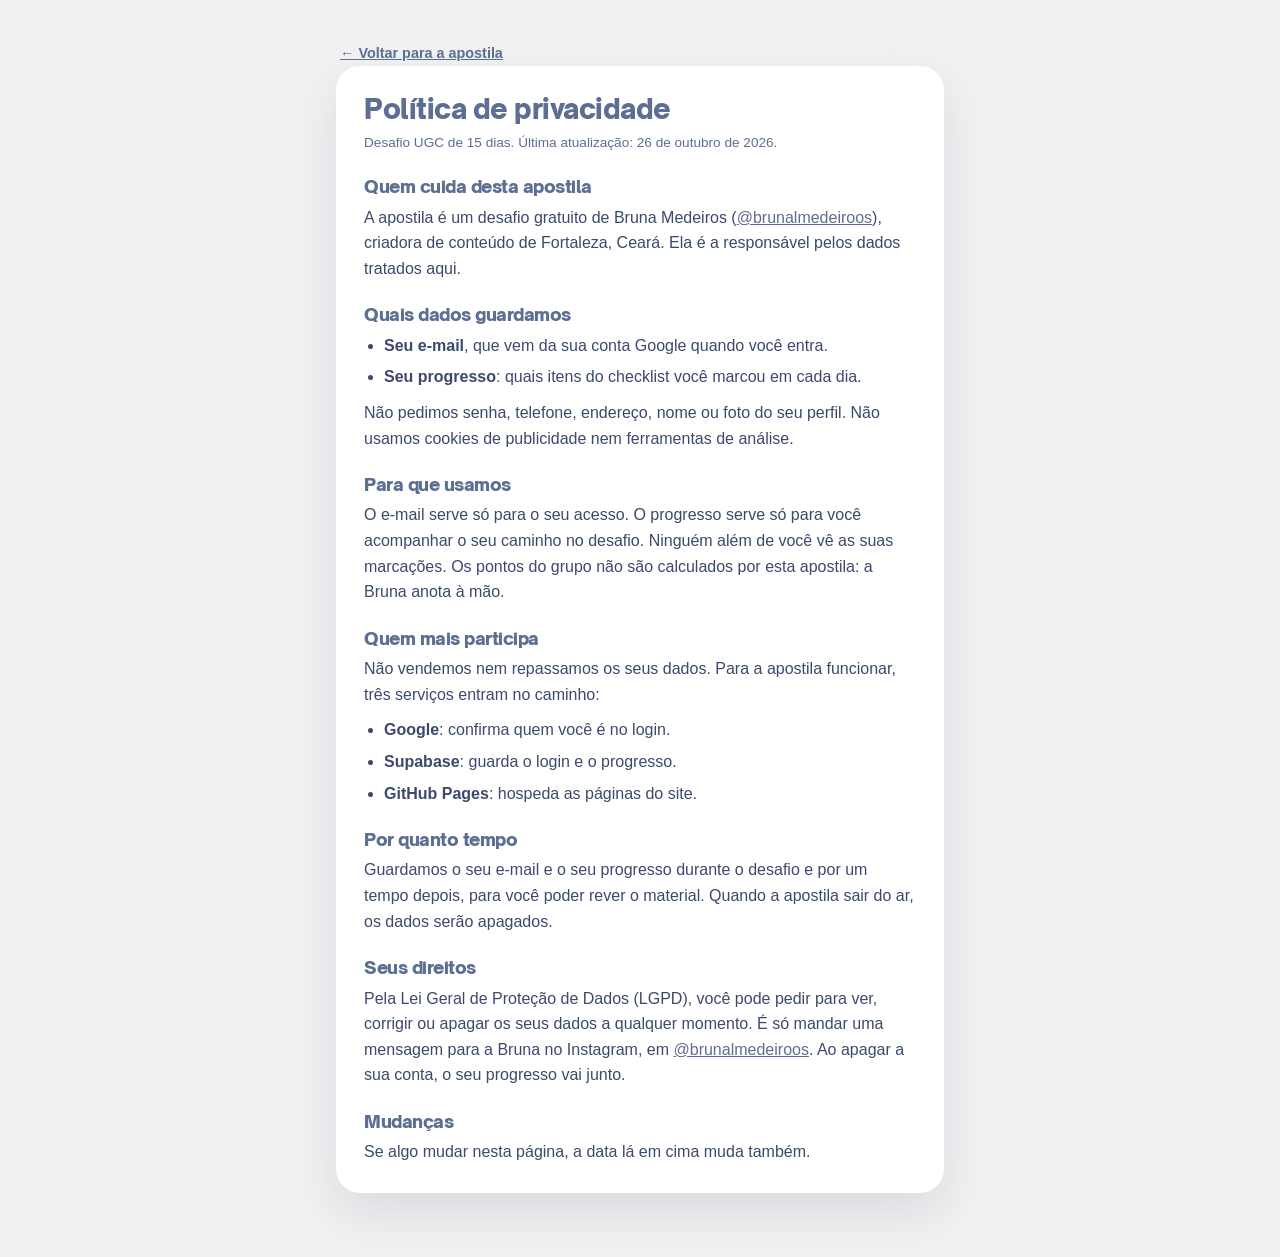
==== privacidade.html @ 289c54a0 "Política de privacidade da apostila e link na tela de login Co-Authored-By: Claude Sonnet 5.5 <norep" ====
<!DOCTYPE html>
<html lang="pt-BR">
<head>
<meta charset="UTF-8">
<meta name="viewport" content="width=device-width, initial-scale=1">
<meta http-equiv="Content-Security-Policy" content="default-src 'self'; style-src 'self' https://fonts.googleapis.com; font-src 'self' https://fonts.gstatic.com; img-src 'self' data:; base-uri 'self'; form-action 'none'">
<meta name="robots" content="noindex, nofollow">
<meta name="theme-color" content="#f1f1f1">
<title>Privacidade: Desafio UGC de 15 dias</title>
<link rel="icon" type="image/png" href="favicon.png">
<link rel="preconnect" href="https://fonts.googleapis.com">
<link rel="preconnect" href="https://fonts.gstatic.com" crossorigin>
<link href="https://fonts.googleapis.com/css2?family=Montserrat:wght@400;500;600;700&family=Pinyon+Script&display=swap" rel="stylesheet">
<link rel="stylesheet" href="css/app.css">
</head>
<body>
<main class="texto-legal">
  <a class="btn-texto voltar" href="./">← Voltar para a apostila</a>
  <article class="card">
    <h1>Política de privacidade</h1>
    <p class="atualizado">Desafio UGC de 15 dias. Última atualização: 26 de outubro de 2026.</p>

    <h2>Quem cuida desta apostila</h2>
    <p>A apostila é um desafio gratuito de Bruna Medeiros (<a href="https://www.instagram.com/brunalmedeiroos/" rel="noopener noreferrer">@brunalmedeiroos</a>), criadora de conteúdo de Fortaleza, Ceará. Ela é a responsável pelos dados tratados aqui.</p>

    <h2>Quais dados guardamos</h2>
    <ul>
      <li><strong>Seu e-mail</strong>, que vem da sua conta Google quando você entra.</li>
      <li><strong>Seu progresso</strong>: quais itens do checklist você marcou em cada dia.</li>
    </ul>
    <p>Não pedimos senha, telefone, endereço, nome ou foto do seu perfil. Não usamos cookies de publicidade nem ferramentas de análise.</p>

    <h2>Para que usamos</h2>
    <p>O e-mail serve só para o seu acesso. O progresso serve só para você acompanhar o seu caminho no desafio. Ninguém além de você vê as suas marcações. Os pontos do grupo não são calculados por esta apostila: a Bruna anota à mão.</p>

    <h2>Quem mais participa</h2>
    <p>Não vendemos nem repassamos os seus dados. Para a apostila funcionar, três serviços entram no caminho:</p>
    <ul>
      <li><strong>Google</strong>: confirma quem você é no login.</li>
      <li><strong>Supabase</strong>: guarda o login e o progresso.</li>
      <li><strong>GitHub Pages</strong>: hospeda as páginas do site.</li>
    </ul>

    <h2>Por quanto tempo</h2>
    <p>Guardamos o seu e-mail e o seu progresso durante o desafio e por um tempo depois, para você poder rever o material. Quando a apostila sair do ar, os dados serão apagados.</p>

    <h2>Seus direitos</h2>
    <p>Pela Lei Geral de Proteção de Dados (LGPD), você pode pedir para ver, corrigir ou apagar os seus dados a qualquer momento. É só mandar uma mensagem para a Bruna no Instagram, em <a href="https://www.instagram.com/brunalmedeiroos/" rel="noopener noreferrer">@brunalmedeiroos</a>. Ao apagar a sua conta, o seu progresso vai junto.</p>

    <h2>Mudanças</h2>
    <p>Se algo mudar nesta página, a data lá em cima muda também.</p>
  </article>
</main>
</body>
</html>
---- css/app.css ----
/* Identidade do portfólio brunamedeiros.com: mesmas cores, fontes e raios. */
@font-face {
  font-family: 'Open Sauce Sans';
  src: url('../fonts/open-sauce-sans-900.woff2') format('woff2');
  font-weight: 900;
  font-style: normal;
  font-display: swap;
}

:root {
  --blue-light: #9cbbd8;
  --blue-dark: #5c6e91;
  --ink: #3b4a6b;
  --butter: #f5e1b4;
  --offwhite: #f1f1f1;
  --white: #ffffff;
  --linha: rgba(92, 110, 145, 0.16);
  --shadow-soft: 0 20px 45px rgba(92, 110, 145, 0.16);
  --shadow-hard: 0 10px 24px rgba(92, 110, 145, 0.22);
  --erro: #a3392f;

  --font-display: 'Open Sauce Sans', 'Montserrat', sans-serif;
  --font-body: 'Montserrat', sans-serif;
  --font-script: 'Pinyon Script', cursive;
}

* { box-sizing: border-box; margin: 0; padding: 0; }

html { -webkit-text-size-adjust: 100%; }

body {
  font-family: var(--font-body);
  font-size: 1rem;
  line-height: 1.6;
  color: var(--ink);
  background: var(--offwhite);
  min-height: 100vh;
  -webkit-font-smoothing: antialiased;
}

main {
  width: 100%;
  max-width: 640px;
  margin: 0 auto;
  padding: 24px 16px 64px;
  outline: none;
}

h1, h2, h3 {
  font-family: var(--font-display);
  font-weight: 900;
  letter-spacing: -0.5px;
  line-height: 1.1;
  color: var(--blue-dark);
}
h1 { font-size: clamp(1.9rem, 8vw, 2.6rem); }
h2 { font-size: 1.35rem; }

a { color: var(--blue-dark); }
ul { list-style: none; }

.pular {
  position: absolute; left: -999px; top: 8px;
  background: var(--blue-dark); color: var(--offwhite);
  padding: 10px 14px; border-radius: 10px; z-index: 10;
}
.pular:focus { left: 8px; }

:focus-visible { outline: 3px solid var(--blue-dark); outline-offset: 3px; border-radius: 6px; }

.carregando { text-align: center; padding: 80px 0; color: var(--blue-dark); font-weight: 600; }

/* ---------- Card ---------- */
.card {
  background: var(--white);
  border-radius: 24px;
  box-shadow: var(--shadow-soft);
  padding: 24px 20px;
}
.card + .card { margin-top: 16px; }

/* ---------- Botões ---------- */
.btn {
  display: inline-flex; align-items: center; justify-content: center; gap: 8px;
  min-height: 48px;
  font-family: var(--font-body); font-weight: 700; font-size: 0.95rem;
  padding: 12px 24px; border-radius: 14px; border: 2px solid var(--blue-dark);
  background: transparent; color: var(--blue-dark);
  cursor: pointer; text-decoration: none; text-align: center;
  transition: transform 0.25s ease, box-shadow 0.25s ease, background 0.25s ease, color 0.25s ease;
}
.btn:hover { background: var(--blue-dark); color: var(--offwhite); transform: translateY(-2px); }
.btn-primario { background: var(--blue-dark); color: var(--offwhite); box-shadow: var(--shadow-hard); }
.btn-primario:hover { box-shadow: 0 16px 30px rgba(92, 110, 145, 0.3); }
.btn[disabled], .btn[aria-disabled='true'] {
  opacity: 0.5; cursor: not-allowed; transform: none; background: transparent; color: var(--blue-dark); box-shadow: none;
}
.btn-bloco { width: 100%; }
.btn-texto {
  background: none; border: none; min-height: 44px; padding: 8px 4px;
  font: inherit; font-weight: 600; font-size: 0.9rem; color: var(--blue-dark); cursor: pointer; text-decoration: underline;
}

/* ---------- Login ---------- */
.login { padding-top: 12vh; text-align: center; }
.marca { font-family: var(--font-script); font-size: 2rem; color: var(--blue-dark); margin-bottom: 12px; }
.login h1 { margin-bottom: 16px; }
.login .card { text-align: left; margin-top: 28px; }
.login .card p { margin-bottom: 20px; }
.privacidade { font-size: 0.82rem; line-height: 1.5; color: var(--blue-dark); margin: 16px 0 0 !important; }

/* ---------- Topo / progresso ---------- */
.topo { display: flex; align-items: center; justify-content: space-between; gap: 12px; margin-bottom: 20px; }
.topo .marca { font-size: 1.6rem; margin: 0; }

.resumo { display: flex; align-items: center; gap: 20px; }
.anel { flex: none; width: 96px; height: 96px; }
.anel circle { fill: none; stroke-width: 9; }
.anel .trilho { stroke: var(--offwhite); }
.anel .barra { stroke: var(--blue-dark); stroke-linecap: round; transition: stroke-dashoffset 0.6s ease; transform: rotate(-90deg); transform-origin: 50% 50%; }
.anel text { font-family: var(--font-display); font-weight: 900; font-size: 22px; fill: var(--blue-dark); text-anchor: middle; dominant-baseline: central; }
.resumo h1 { font-size: 1.5rem; margin-bottom: 4px; }
.resumo p { font-size: 0.9rem; }

/* ---------- Lista de dias ---------- */
.lista-dias { margin-top: 16px; padding: 8px 8px; }
.dia-item {
  display: flex; align-items: center; gap: 14px; width: 100%;
  min-height: 60px; padding: 10px 12px;
  background: none; border: none; border-radius: 14px; text-align: left;
  font: inherit; color: inherit; cursor: pointer; text-decoration: none;
}
.dia-item:hover:not([aria-disabled='true']) { background: var(--offwhite); }
.dia-item + .dia-item { border-top: 1px solid var(--linha); border-radius: 0 0 14px 14px; }
.dia-item[aria-disabled='true'] { cursor: default; color: var(--blue-dark); }
.dia-icone { flex: none; width: 28px; display: flex; justify-content: center; color: var(--blue-dark); font-family: var(--font-display); font-weight: 900; }
.dia-icone svg { width: 22px; height: 22px; }
.dia-texto { flex: 1; min-width: 0; }
.dia-num { display: block; font-size: 0.72rem; font-weight: 700; letter-spacing: 0.06em; text-transform: uppercase; color: var(--blue-dark); }
.dia-titulo { display: block; font-weight: 600; line-height: 1.3; }
.dia-lado { flex: none; font-size: 0.78rem; font-weight: 600; color: var(--blue-dark); text-align: right; }
.dia-item.concluido .dia-titulo { color: var(--blue-dark); }

/* ---------- Página do dia ---------- */
.voltar { margin-bottom: 8px; }
.cabeca-dia { margin: 4px 0 20px; }
.cabeca-dia .dia-num { margin-bottom: 6px; }

.secao h2 { margin-bottom: 12px; }
.secao .rotulo { display: block; font-size: 0.72rem; font-weight: 700; letter-spacing: 0.06em; text-transform: uppercase; color: var(--blue-dark); margin-bottom: 6px; }
.secao p + p { margin-top: 12px; }
.secao .btn { margin-top: 16px; }

.links-estudo li { padding: 12px 0; border-top: 1px solid var(--linha); }
.links-estudo li:first-child { border-top: none; padding-top: 0; }
.links-estudo a, .links-estudo .sem-link { font-weight: 600; }
.links-estudo .sem-link { color: var(--blue-dark); }
.tempo { font-size: 0.88rem; color: var(--blue-dark); margin-bottom: 14px; font-weight: 600; }

.pontos { margin-top: 16px; padding-top: 16px; border-top: 1px solid var(--linha); font-size: 0.92rem; }
.pontos strong { color: var(--blue-dark); }
.prazo { margin-top: 10px; font-weight: 600; color: var(--blue-dark); }

.checklist li { border-top: 1px solid var(--linha); }
.checklist li:first-child { border-top: none; }
.check { display: flex; align-items: flex-start; gap: 14px; min-height: 52px; padding: 12px 0; cursor: pointer; }
.check input { flex: none; width: 24px; height: 24px; margin-top: 1px; accent-color: var(--blue-dark); cursor: pointer; }
.check span { flex: 1; }
.opcional { font-size: 0.78rem; font-weight: 600; color: var(--blue-dark); background: var(--offwhite); padding: 2px 8px; border-radius: 8px; margin-left: 6px; white-space: nowrap; }
.nota { font-size: 0.82rem; color: var(--blue-dark); margin-top: 12px; }

.navegacao { display: grid; grid-template-columns: 1fr 1fr; gap: 12px; margin-top: 24px; }
.navegacao .btn { width: 100%; padding-left: 12px; padding-right: 12px; }
.navegacao .prox { grid-column: 2; }
.navegacao .ant { grid-column: 1; }

.fechado { text-align: center; padding: 32px 20px; }
.fechado h1 { font-size: 1.6rem; margin-bottom: 12px; }
.fechado .btn { margin-top: 20px; }

.aviso {
  position: fixed; left: 16px; right: 16px; bottom: 16px; max-width: 480px; margin: 0 auto;
  background: var(--ink); color: var(--offwhite); padding: 14px 16px; border-radius: 14px;
  font-weight: 600; font-size: 0.92rem; box-shadow: var(--shadow-hard); z-index: 20;
}
.aviso.erro { background: var(--erro); }

@media (min-width: 640px) {
  main { padding-top: 40px; }
  .card { padding: 28px 28px; }
  .anel { width: 112px; height: 112px; }
}
@media (prefers-reduced-motion: reduce) {
  * { transition: none !important; }
}

/* ---------- Página de privacidade ---------- */
.texto-legal h1 { font-size: 1.7rem; margin-bottom: 8px; }
.texto-legal h2 { font-size: 1.1rem; margin: 24px 0 8px; }
.texto-legal p + p, .texto-legal ul + p, .texto-legal p + ul { margin-top: 10px; }
.texto-legal ul { padding-left: 20px; list-style: disc; }
.texto-legal li + li { margin-top: 6px; }
.texto-legal .atualizado { font-size: 0.85rem; color: var(--blue-dark); }
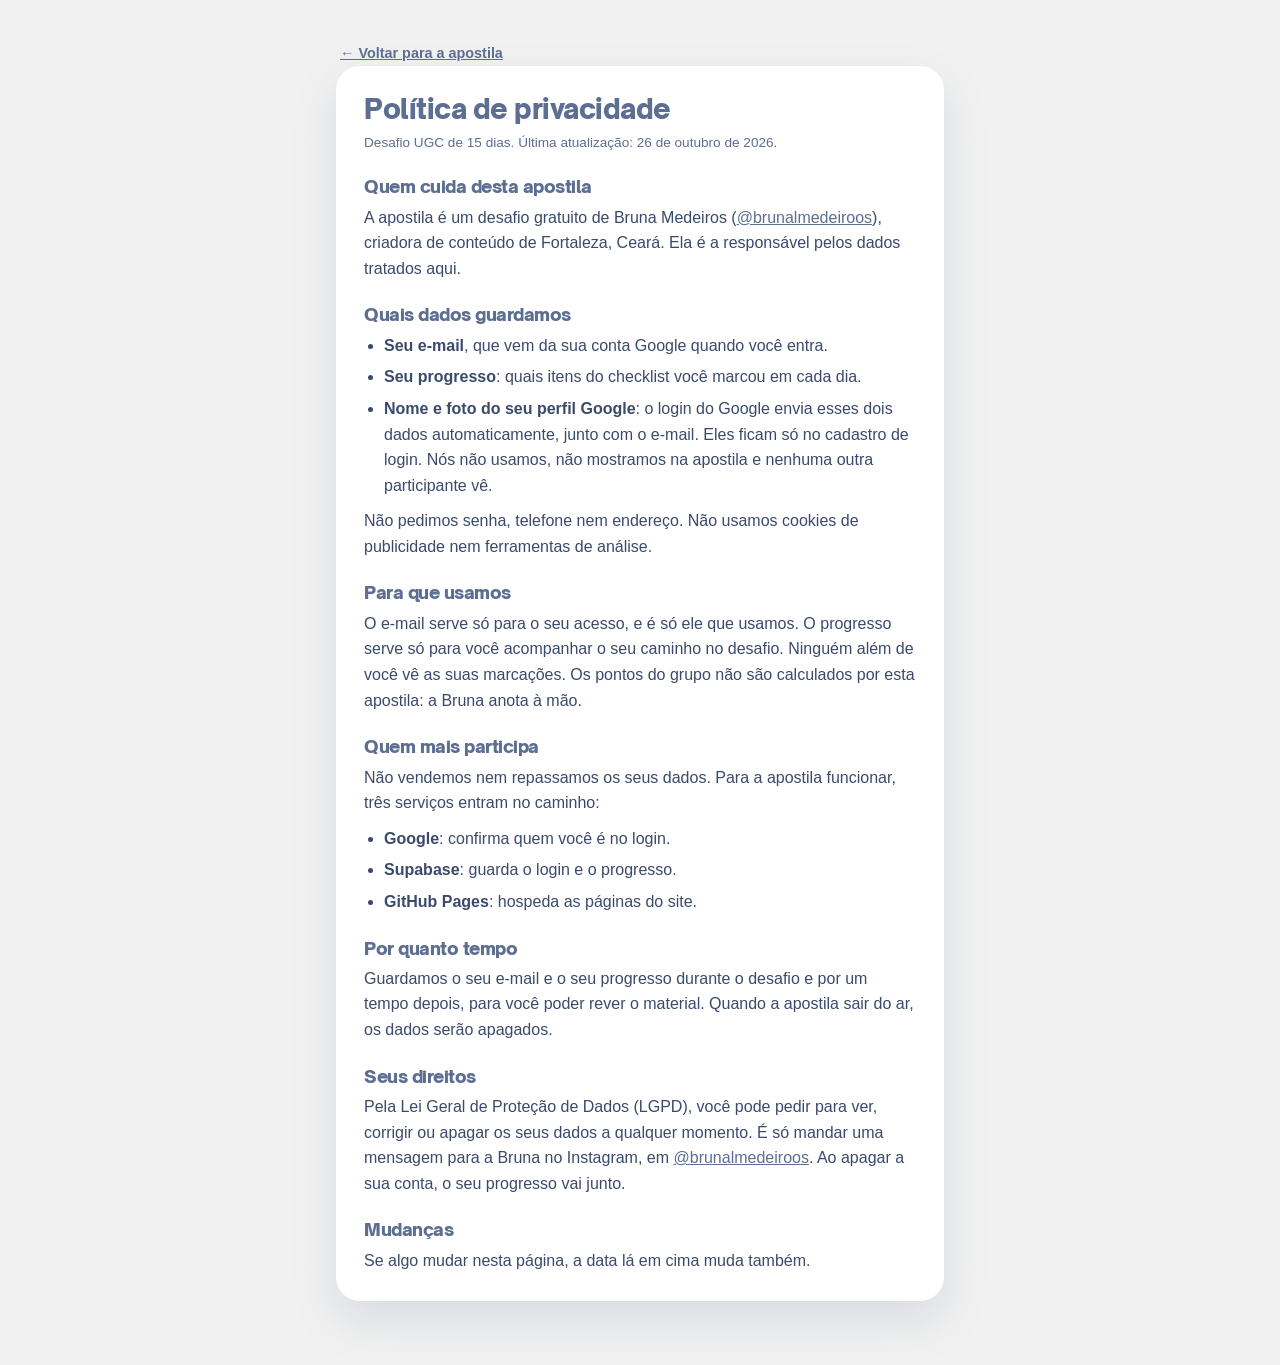
==== commit 2fbc14ee: "Privacidade: avisa que o Google envia nome e foto (não usados) Co-Authored-By: Claude Sonnet 5.5 <no" ====
--- a/privacidade.html
+++ b/privacidade.html
@@ -27,11 +27,12 @@
     <ul>
       <li><strong>Seu e-mail</strong>, que vem da sua conta Google quando você entra.</li>
       <li><strong>Seu progresso</strong>: quais itens do checklist você marcou em cada dia.</li>
+      <li><strong>Nome e foto do seu perfil Google</strong>: o login do Google envia esses dois dados automaticamente, junto com o e-mail. Eles ficam só no cadastro de login. Nós não usamos, não mostramos na apostila e nenhuma outra participante vê.</li>
     </ul>
-    <p>Não pedimos senha, telefone, endereço, nome ou foto do seu perfil. Não usamos cookies de publicidade nem ferramentas de análise.</p>
+    <p>Não pedimos senha, telefone nem endereço. Não usamos cookies de publicidade nem ferramentas de análise.</p>
 
     <h2>Para que usamos</h2>
-    <p>O e-mail serve só para o seu acesso. O progresso serve só para você acompanhar o seu caminho no desafio. Ninguém além de você vê as suas marcações. Os pontos do grupo não são calculados por esta apostila: a Bruna anota à mão.</p>
+    <p>O e-mail serve só para o seu acesso, e é só ele que usamos. O progresso serve só para você acompanhar o seu caminho no desafio. Ninguém além de você vê as suas marcações. Os pontos do grupo não são calculados por esta apostila: a Bruna anota à mão.</p>
 
     <h2>Quem mais participa</h2>
     <p>Não vendemos nem repassamos os seus dados. Para a apostila funcionar, três serviços entram no caminho:</p>
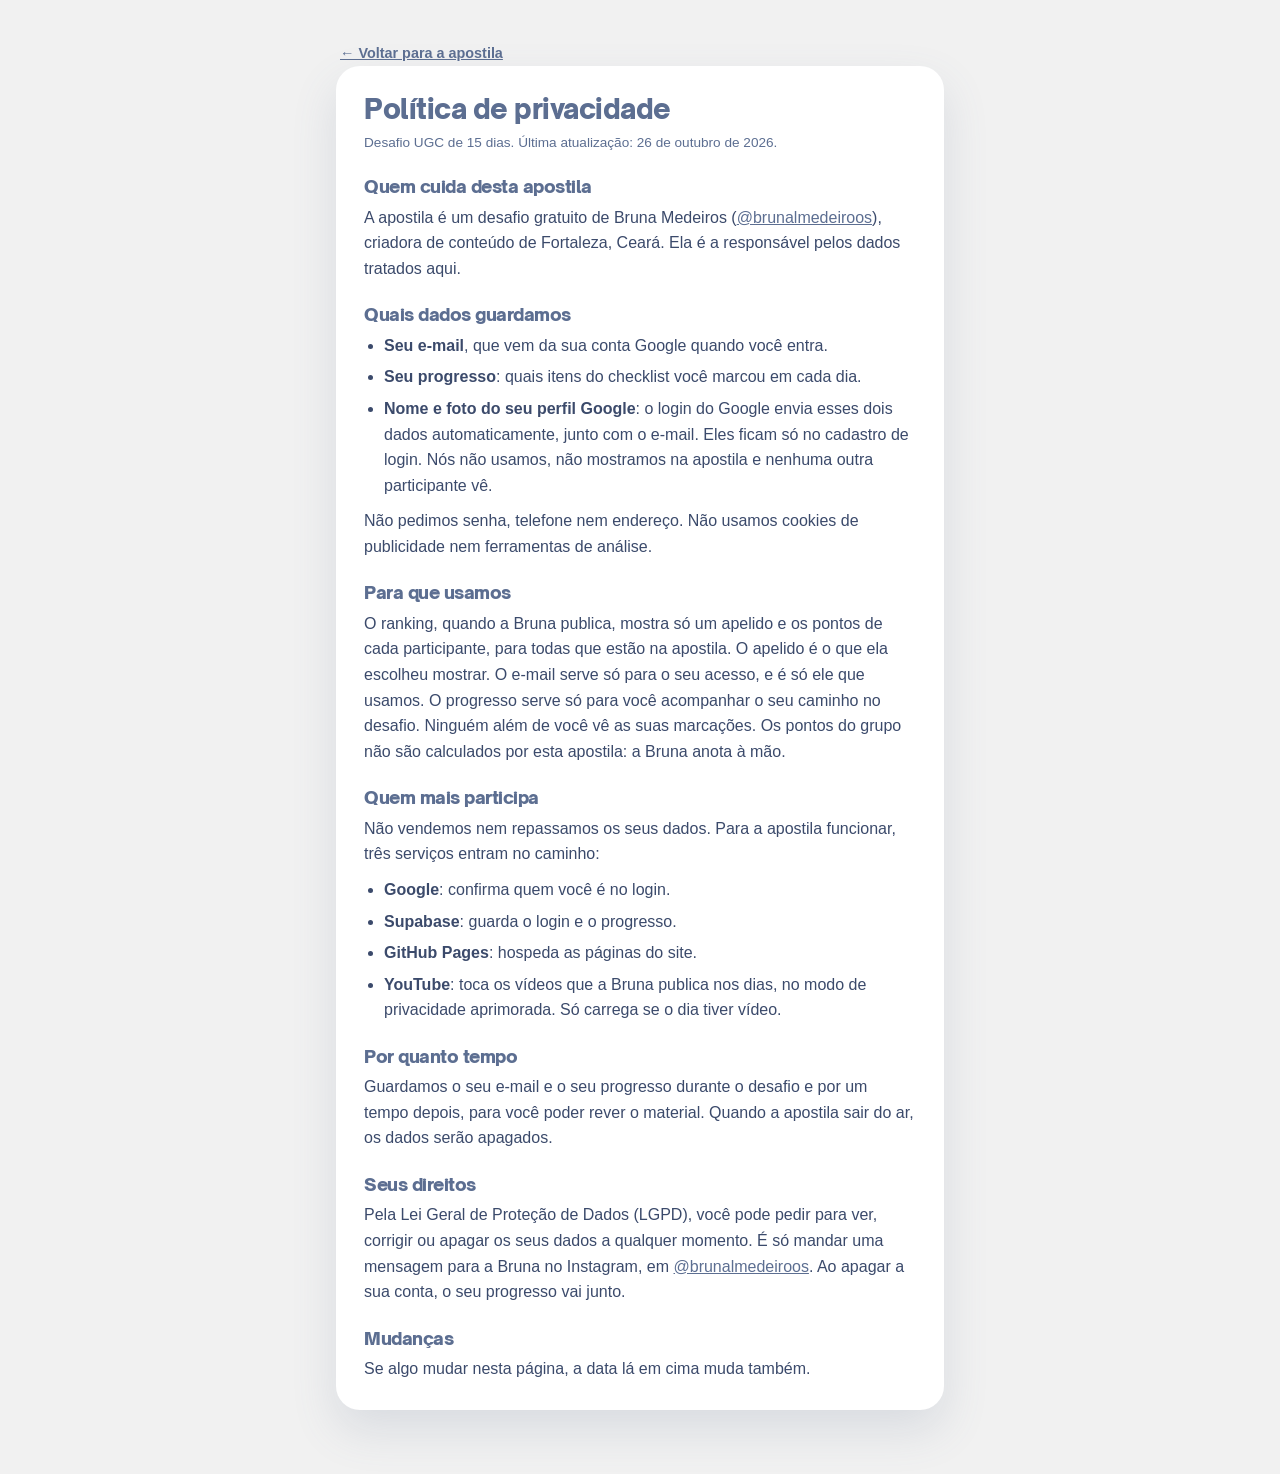
==== commit 84c82f8e: "Vídeo do dia (YouTube não listado) e ranking publicado pela Bruna Co-Authored-By: Claude Sonnet 5.5 " ====
--- a/privacidade.html
+++ b/privacidade.html
@@ -32,7 +32,7 @@
     <p>Não pedimos senha, telefone nem endereço. Não usamos cookies de publicidade nem ferramentas de análise.</p>
 
     <h2>Para que usamos</h2>
-    <p>O e-mail serve só para o seu acesso, e é só ele que usamos. O progresso serve só para você acompanhar o seu caminho no desafio. Ninguém além de você vê as suas marcações. Os pontos do grupo não são calculados por esta apostila: a Bruna anota à mão.</p>
+    <p>O ranking, quando a Bruna publica, mostra só um apelido e os pontos de cada participante, para todas que estão na apostila. O apelido é o que ela escolheu mostrar. O e-mail serve só para o seu acesso, e é só ele que usamos. O progresso serve só para você acompanhar o seu caminho no desafio. Ninguém além de você vê as suas marcações. Os pontos do grupo não são calculados por esta apostila: a Bruna anota à mão.</p>
 
     <h2>Quem mais participa</h2>
     <p>Não vendemos nem repassamos os seus dados. Para a apostila funcionar, três serviços entram no caminho:</p>
@@ -40,6 +40,7 @@
       <li><strong>Google</strong>: confirma quem você é no login.</li>
       <li><strong>Supabase</strong>: guarda o login e o progresso.</li>
       <li><strong>GitHub Pages</strong>: hospeda as páginas do site.</li>
+      <li><strong>YouTube</strong>: toca os vídeos que a Bruna publica nos dias, no modo de privacidade aprimorada. Só carrega se o dia tiver vídeo.</li>
     </ul>
 
     <h2>Por quanto tempo</h2>
--- a/css/app.css
+++ b/css/app.css
@@ -157,9 +157,6 @@
 .links-estudo .sem-link { color: var(--blue-dark); }
 .tempo { font-size: 0.88rem; color: var(--blue-dark); margin-bottom: 14px; font-weight: 600; }
 
-.pontos { margin-top: 16px; padding-top: 16px; border-top: 1px solid var(--linha); font-size: 0.92rem; }
-.pontos strong { color: var(--blue-dark); }
-.prazo { margin-top: 10px; font-weight: 600; color: var(--blue-dark); }
 
 .checklist li { border-top: 1px solid var(--linha); }
 .checklist li:first-child { border-top: none; }
@@ -201,3 +198,74 @@
 .texto-legal ul { padding-left: 20px; list-style: disc; }
 .texto-legal li + li { margin-top: 6px; }
 .texto-legal .atualizado { font-size: 0.85rem; color: var(--blue-dark); }
+
+.erro-login { background: var(--offwhite); border-left: 4px solid var(--erro); border-radius: 10px; padding: 12px 14px; font-size: 0.9rem; color: var(--erro); font-weight: 600; word-break: break-word; }
+
+/* ---------- Documento do dia ---------- */
+.documento { margin-bottom: 8px; }
+.documento h3 { font-size: 1.15rem; margin: 22px 0 8px; }
+.documento h4 { font-size: 1rem; margin: 18px 0 6px; }
+.documento > :first-child { margin-top: 0; }
+.documento p { margin-top: 10px; }
+.documento ul, .documento ol { margin: 10px 0 0; padding-left: 22px; }
+.documento ul { list-style: disc; }
+.documento li + li { margin-top: 6px; }
+.documento blockquote { margin: 14px 0; padding: 4px 0 4px 14px; border-left: 4px solid var(--blue-light); font-weight: 600; color: var(--blue-dark); }
+.documento hr { border: none; border-top: 1px solid var(--linha); margin: 18px 0; }
+.documento a { word-break: break-word; }
+.documento.previa { margin-top: 10px; padding: 14px; border: 1px dashed var(--blue-light); border-radius: 14px; min-height: 48px; }
+
+/* ---------- Admin ---------- */
+.titulo-admin { margin: 4px 0 16px; }
+.campo { display: block; margin-top: 14px; }
+.campo > span { display: block; font-size: 0.78rem; font-weight: 700; letter-spacing: 0.04em; text-transform: uppercase; color: var(--blue-dark); margin-bottom: 6px; }
+.campo small { display: block; margin-top: 6px; font-size: 0.8rem; color: var(--blue-dark); }
+input[type='text'], input[type='url'], input[type='number'], input[type='date'], textarea {
+  width: 100%; font: inherit; color: var(--ink); background: var(--white);
+  border: 2px solid var(--linha); border-radius: 12px; padding: 12px 14px; min-height: 48px;
+}
+textarea { resize: vertical; line-height: 1.5; }
+input:focus, textarea:focus { outline: none; border-color: var(--blue-dark); }
+.linhas { display: grid; gap: 10px; margin-top: 8px; }
+.linha { display: grid; gap: 8px; padding: 12px; background: var(--offwhite); border-radius: 14px; }
+.linha-check { grid-template-columns: 1fr; }
+.mini { font-size: 0.85rem; font-weight: 600; display: flex; align-items: center; gap: 8px; min-height: 36px; }
+.mini input { width: 20px; height: 20px; accent-color: var(--blue-dark); }
+.ajuda { margin-top: 12px; font-size: 0.88rem; }
+.ajuda summary { cursor: pointer; font-weight: 700; color: var(--blue-dark); min-height: 32px; }
+.secao .btn-texto { margin-top: 8px; }
+#principal .btn-primario[type='button'] { margin-top: 16px; }
+.documento + .links-estudo { margin-top: 18px; padding-top: 16px; border-top: 1px solid var(--linha); }
+.documento + .links-estudo li:first-child { border-top: none; padding-top: 0; }
+
+.acoes { display: grid; gap: 12px; margin-top: 20px; }
+.acoes .btn { width: 100%; margin-top: 0 !important; }
+.previa-dia { margin-top: 24px; padding: 16px 12px 20px; border: 2px dashed var(--blue-light); border-radius: 28px; }
+.previa-dia[hidden] { display: none; }
+.aviso-previa { margin: 0 0 12px; font-weight: 600; }
+
+/* ---------- Vídeo do dia ---------- */
+.video { margin-bottom: 16px; }
+.prefere { font-size: 0.88rem; font-weight: 600; color: var(--blue-dark); margin-bottom: 8px; }
+.video-moldura { position: relative; width: 100%; aspect-ratio: 16 / 9; border-radius: 14px; overflow: hidden; background: var(--offwhite); }
+.video-moldura iframe { position: absolute; inset: 0; width: 100%; height: 100%; border: 0; }
+
+/* ---------- Ranking ---------- */
+.ranking-link { display: flex; align-items: center; justify-content: space-between; gap: 12px; text-decoration: none; color: inherit; min-height: 60px; margin-top: 16px; }
+.ranking-link + .lista-dias, .ranking-link + .card { margin-top: 16px; }
+.rank-lista { list-style: none; }
+.rank-item { display: flex; align-items: center; gap: 14px; min-height: 52px; padding: 10px 0; border-top: 1px solid var(--linha); }
+.rank-item:first-child { border-top: none; }
+.rank-pos { flex: none; min-width: 2.2em; font-family: var(--font-display); font-weight: 900; color: var(--blue-dark); }
+.rank-nome { flex: 1; min-width: 0; font-weight: 600; word-break: break-word; }
+.rank-pontos { flex: none; font-weight: 700; color: var(--blue-dark); }
+.rank-quando { margin: 0 0 8px; }
+/* celular: apelido na largura toda; pontos e "Remover" embaixo */
+.linha-rank { grid-template-columns: 3em 1fr auto; grid-template-areas: "pos nome nome" "pos pts rem"; align-items: center; column-gap: 10px; }
+.linha-rank > :nth-child(1) { grid-area: pos; }
+.linha-rank > :nth-child(2) { grid-area: nome; }
+.linha-rank > :nth-child(3) { grid-area: pts; }
+.linha-rank > :nth-child(4) { grid-area: rem; justify-self: end; }
+@media (min-width: 560px) {
+  .linha-rank { grid-template-columns: 3em 1fr 7em auto; grid-template-areas: "pos nome pts rem"; }
+}
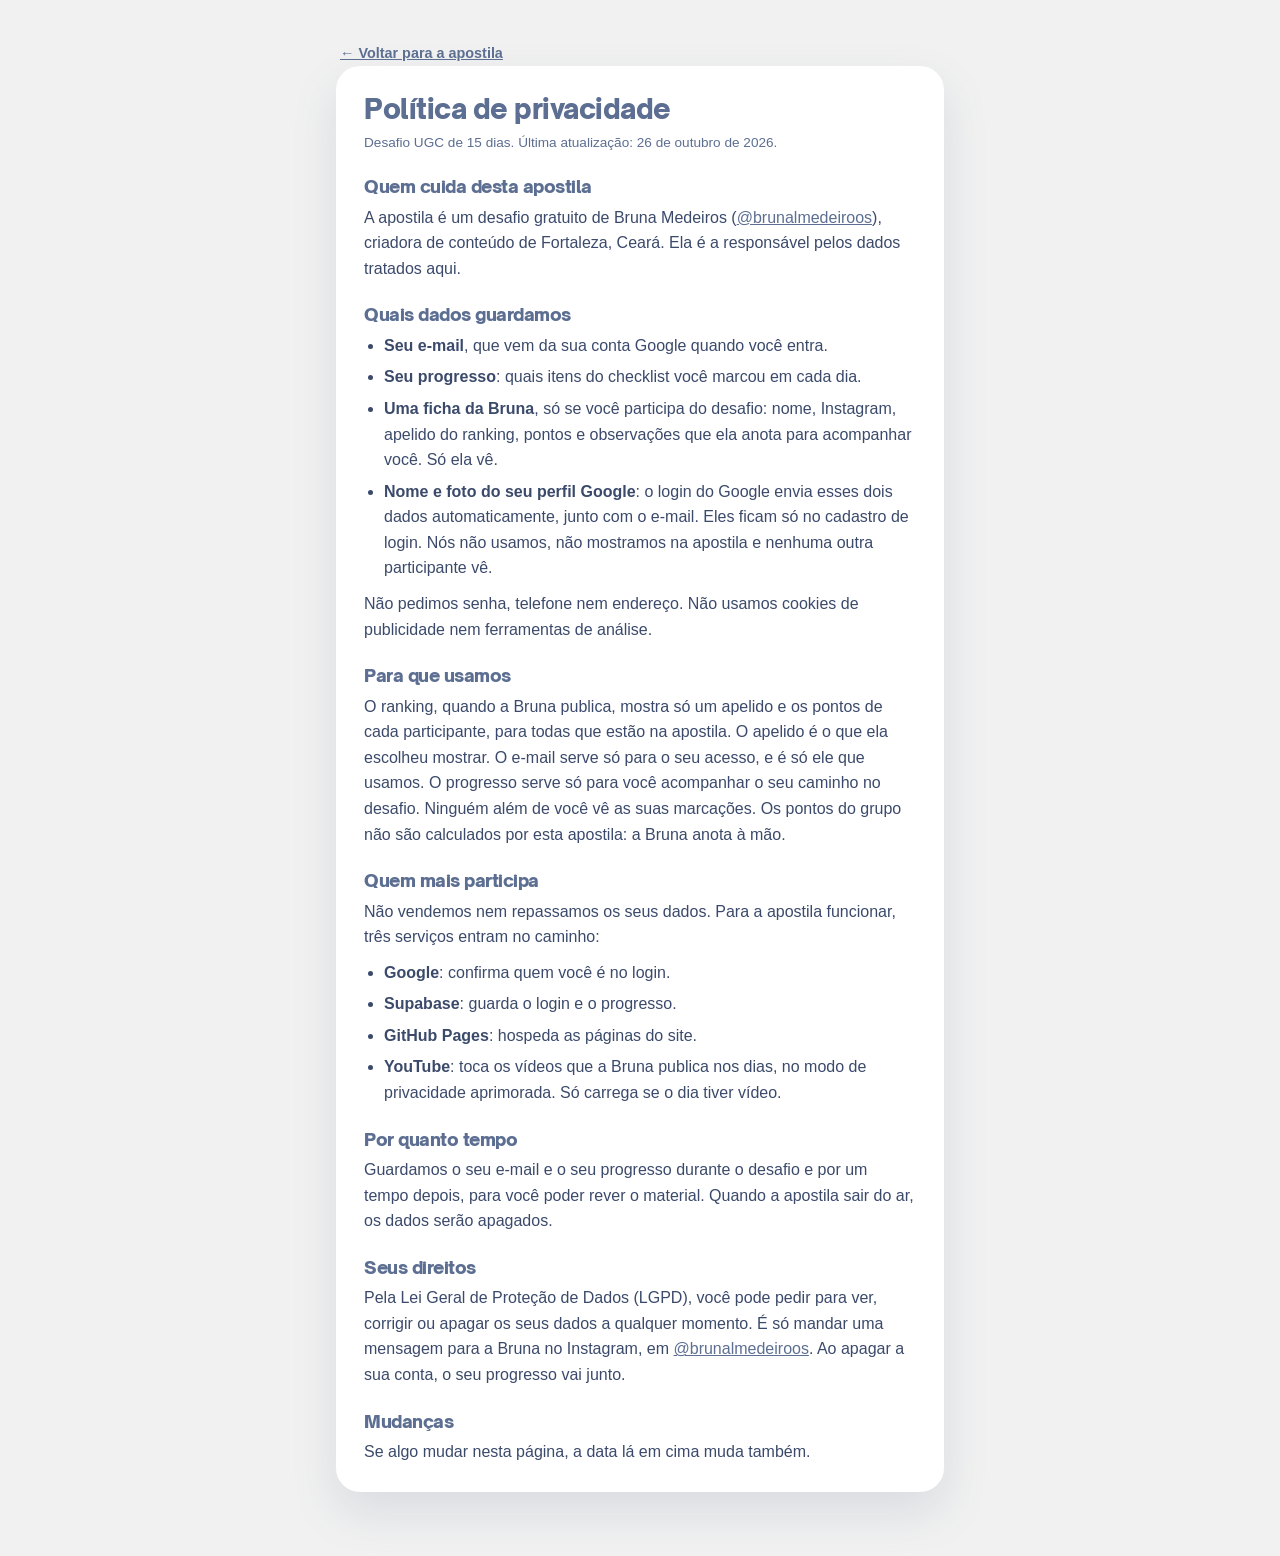
==== commit 17579b4e: "Admin: página de participantes (fichas e progresso) Co-Authored-By: Claude Sonnet 5.5 <noreply@anthr" ====
--- a/privacidade.html
+++ b/privacidade.html
@@ -27,6 +27,7 @@
     <ul>
       <li><strong>Seu e-mail</strong>, que vem da sua conta Google quando você entra.</li>
       <li><strong>Seu progresso</strong>: quais itens do checklist você marcou em cada dia.</li>
+      <li><strong>Uma ficha da Bruna</strong>, só se você participa do desafio: nome, Instagram, apelido do ranking, pontos e observações que ela anota para acompanhar você. Só ela vê.</li>
       <li><strong>Nome e foto do seu perfil Google</strong>: o login do Google envia esses dois dados automaticamente, junto com o e-mail. Eles ficam só no cadastro de login. Nós não usamos, não mostramos na apostila e nenhuma outra participante vê.</li>
     </ul>
     <p>Não pedimos senha, telefone nem endereço. Não usamos cookies de publicidade nem ferramentas de análise.</p>
--- a/css/app.css
+++ b/css/app.css
@@ -269,3 +269,14 @@
 @media (min-width: 560px) {
   .linha-rank { grid-template-columns: 3em 1fr 7em auto; grid-template-areas: "pos nome pts rem"; }
 }
+
+/* ---------- Participantes (admin) ---------- */
+.lista-fichas { padding: 8px 12px; margin-top: 16px; }
+.ficha + .ficha { border-top: 1px solid var(--linha); }
+.ficha > summary { display: flex; align-items: center; gap: 14px; min-height: 60px; padding: 10px 4px; cursor: pointer; list-style: none; }
+.ficha > summary::-webkit-details-marker { display: none; }
+.ficha[open] > summary { border-bottom: 1px solid var(--linha); margin-bottom: 8px; }
+.ficha-form { padding: 4px 4px 16px; }
+.ficha-form .acoes { margin-top: 16px; }
+select { width: 100%; font: inherit; color: var(--ink); background: var(--white); border: 2px solid var(--linha); border-radius: 12px; padding: 12px 14px; min-height: 48px; }
+select:focus { outline: none; border-color: var(--blue-dark); }
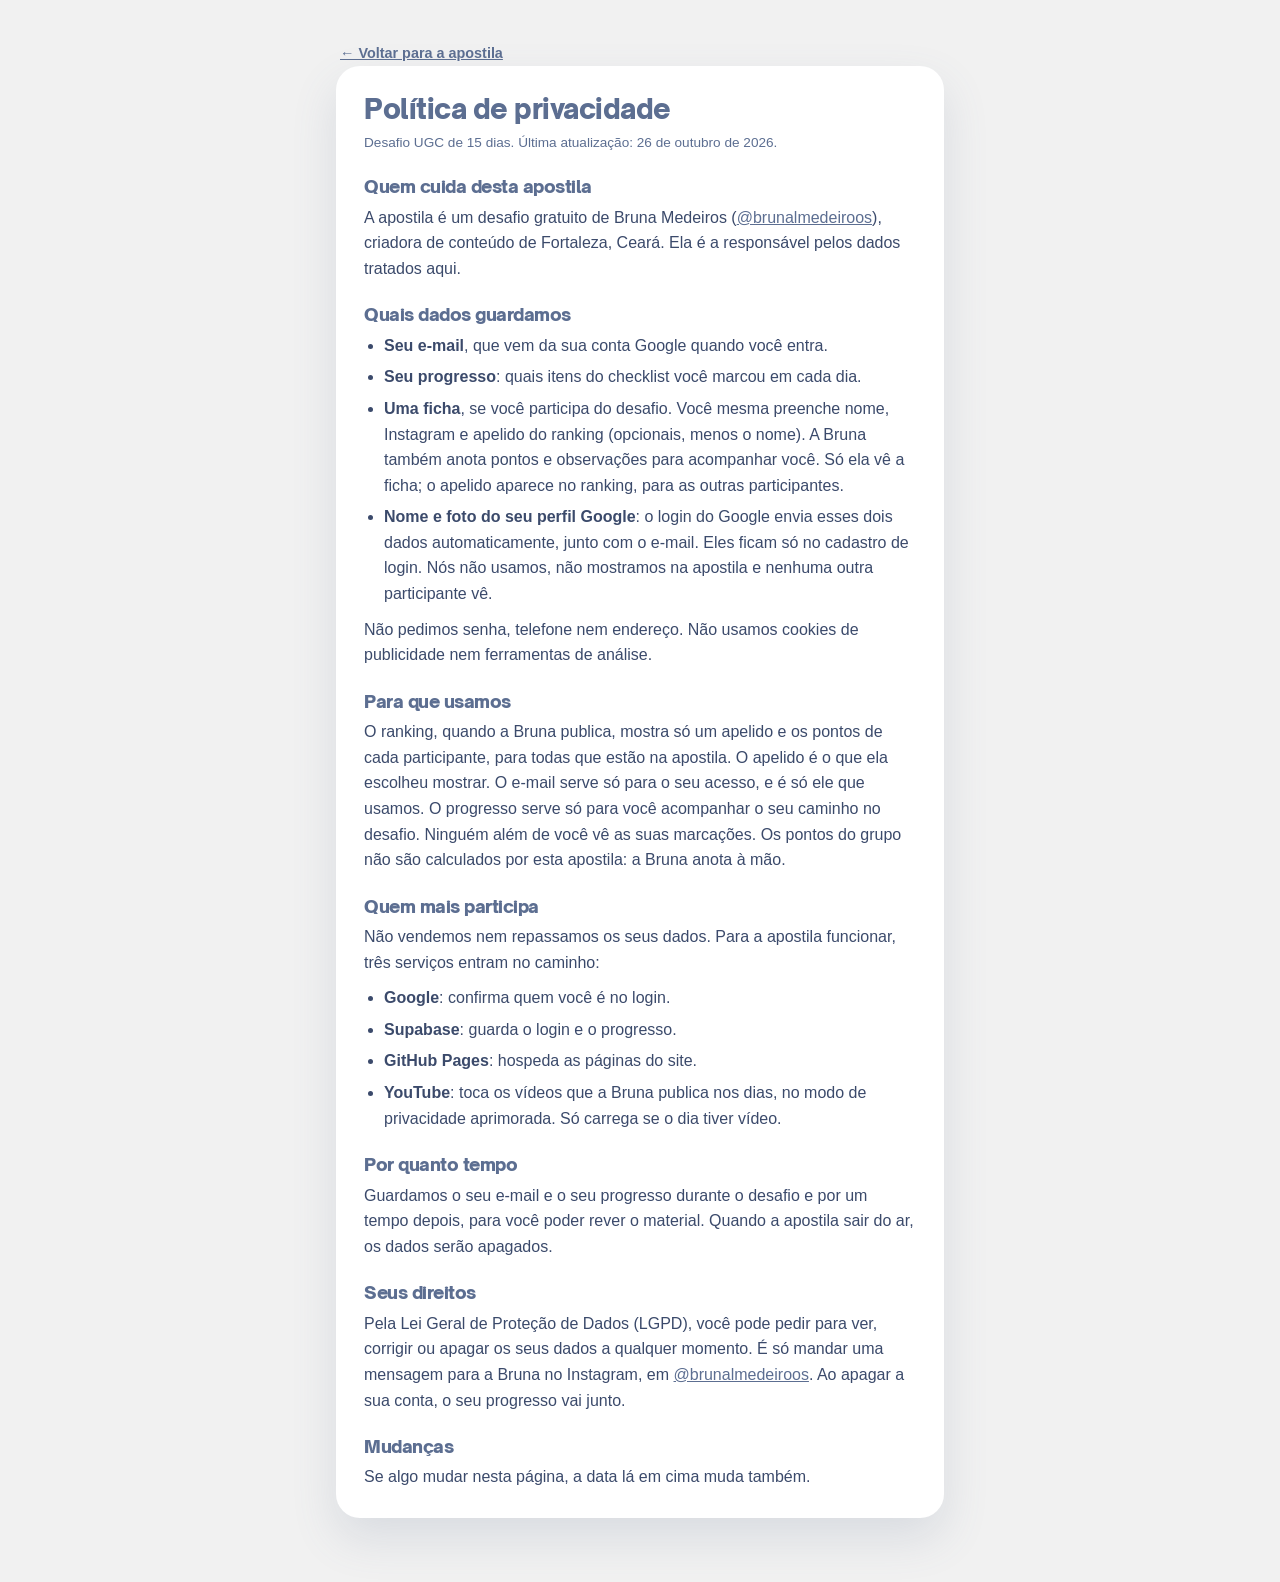
==== commit 6efdb97d: "Meu cadastro (cartão suave e página), ligar ficha a login e correção do texto 'null' solto na lista " ====
--- a/privacidade.html
+++ b/privacidade.html
@@ -27,7 +27,7 @@
     <ul>
       <li><strong>Seu e-mail</strong>, que vem da sua conta Google quando você entra.</li>
       <li><strong>Seu progresso</strong>: quais itens do checklist você marcou em cada dia.</li>
-      <li><strong>Uma ficha da Bruna</strong>, só se você participa do desafio: nome, Instagram, apelido do ranking, pontos e observações que ela anota para acompanhar você. Só ela vê.</li>
+      <li><strong>Uma ficha</strong>, se você participa do desafio. Você mesma preenche nome, Instagram e apelido do ranking (opcionais, menos o nome). A Bruna também anota pontos e observações para acompanhar você. Só ela vê a ficha; o apelido aparece no ranking, para as outras participantes.</li>
       <li><strong>Nome e foto do seu perfil Google</strong>: o login do Google envia esses dois dados automaticamente, junto com o e-mail. Eles ficam só no cadastro de login. Nós não usamos, não mostramos na apostila e nenhuma outra participante vê.</li>
     </ul>
     <p>Não pedimos senha, telefone nem endereço. Não usamos cookies de publicidade nem ferramentas de análise.</p>
--- a/css/app.css
+++ b/css/app.css
@@ -280,3 +280,12 @@
 .ficha-form .acoes { margin-top: 16px; }
 select { width: 100%; font: inherit; color: var(--ink); background: var(--white); border: 2px solid var(--linha); border-radius: 12px; padding: 12px 14px; min-height: 48px; }
 select:focus { outline: none; border-color: var(--blue-dark); }
+
+/* ---------- Meu cadastro ---------- */
+.cartao-cadastro { margin-bottom: 16px; }
+.cartao-cadastro h2 { margin-bottom: 4px; }
+.cartao-cadastro > p { margin-bottom: 4px; }
+.cadastro-form .btn { margin-top: 18px; }
+.topo > span { display: flex; align-items: center; gap: 8px; }
+.ficha-ligar { margin-top: 24px; padding-top: 16px; border-top: 1px solid var(--linha); }
+.ficha-ligar .btn { margin-top: 12px; width: 100%; }
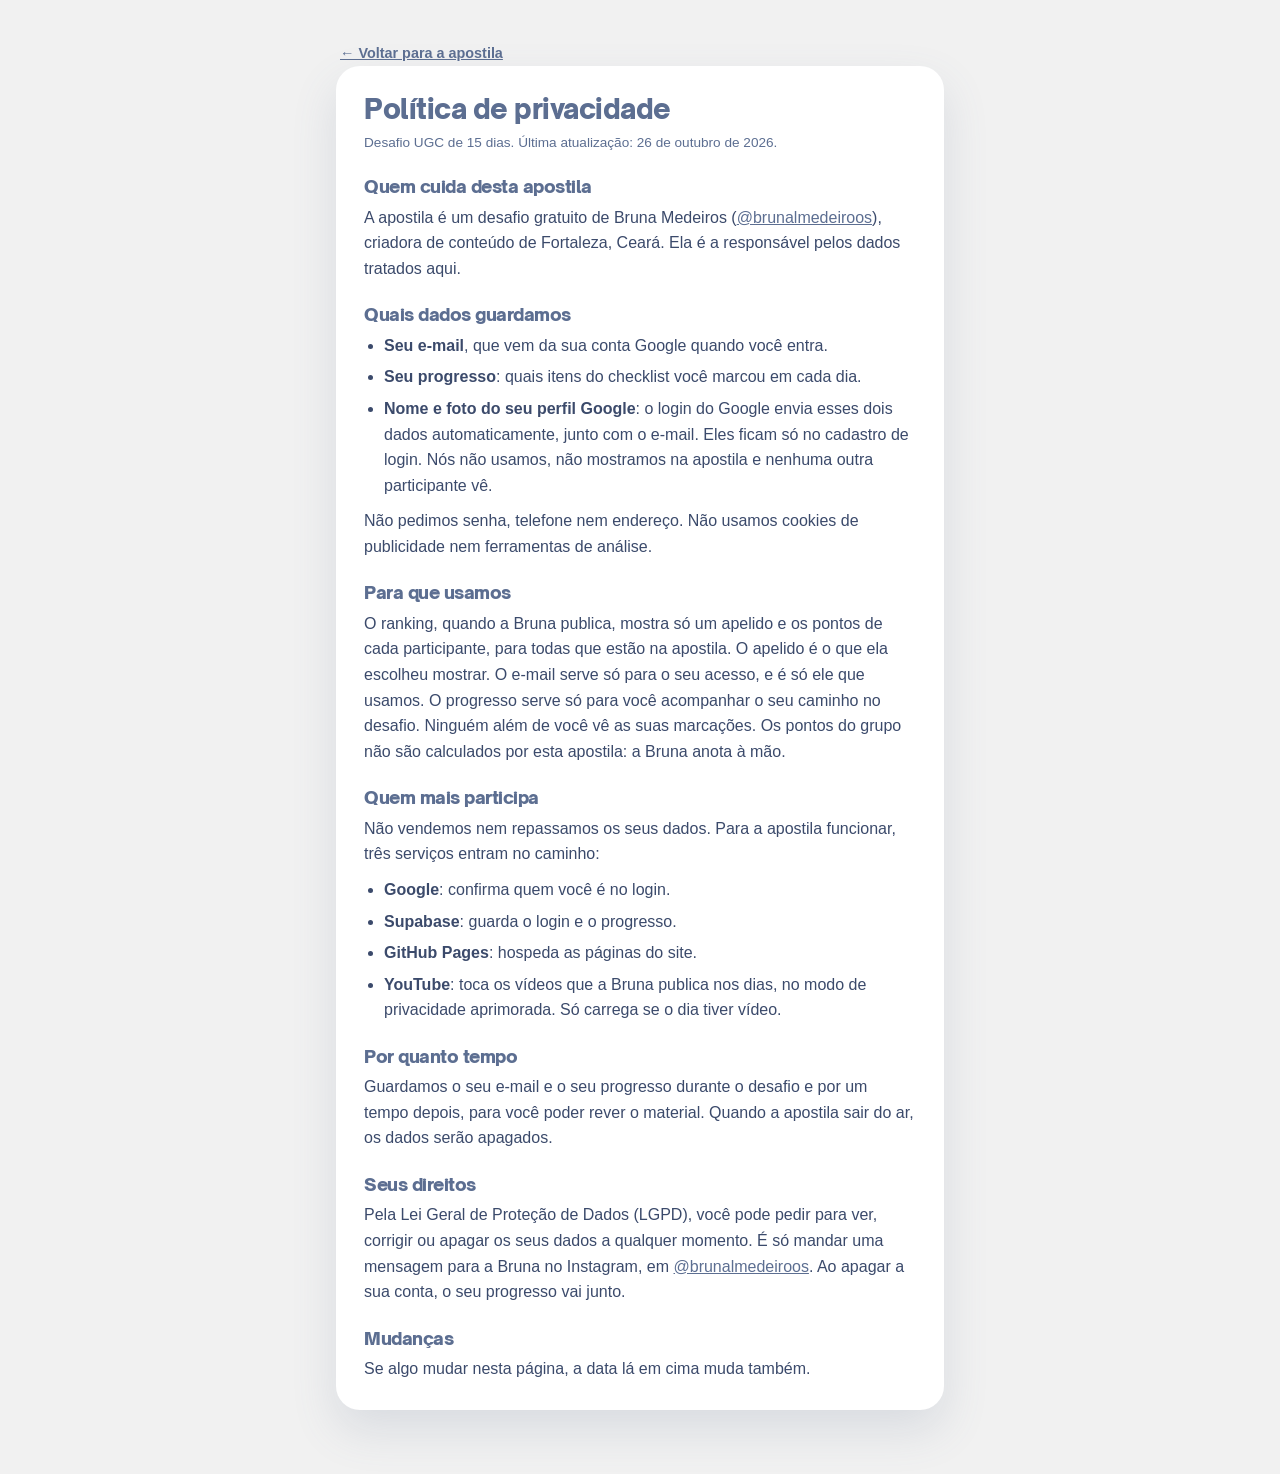
==== commit cdc15771: "Simplifica: tira cadastro, participantes e pontos da apostila; admin aponta para o Painel Co-Authore" ====
--- a/privacidade.html
+++ b/privacidade.html
@@ -27,7 +27,6 @@
     <ul>
       <li><strong>Seu e-mail</strong>, que vem da sua conta Google quando você entra.</li>
       <li><strong>Seu progresso</strong>: quais itens do checklist você marcou em cada dia.</li>
-      <li><strong>Uma ficha</strong>, se você participa do desafio. Você mesma preenche nome, Instagram e apelido do ranking (opcionais, menos o nome). A Bruna também anota pontos e observações para acompanhar você. Só ela vê a ficha; o apelido aparece no ranking, para as outras participantes.</li>
       <li><strong>Nome e foto do seu perfil Google</strong>: o login do Google envia esses dois dados automaticamente, junto com o e-mail. Eles ficam só no cadastro de login. Nós não usamos, não mostramos na apostila e nenhuma outra participante vê.</li>
     </ul>
     <p>Não pedimos senha, telefone nem endereço. Não usamos cookies de publicidade nem ferramentas de análise.</p>
--- a/css/app.css
+++ b/css/app.css
@@ -269,23 +269,6 @@
 @media (min-width: 560px) {
   .linha-rank { grid-template-columns: 3em 1fr 7em auto; grid-template-areas: "pos nome pts rem"; }
 }
-
-/* ---------- Participantes (admin) ---------- */
-.lista-fichas { padding: 8px 12px; margin-top: 16px; }
-.ficha + .ficha { border-top: 1px solid var(--linha); }
-.ficha > summary { display: flex; align-items: center; gap: 14px; min-height: 60px; padding: 10px 4px; cursor: pointer; list-style: none; }
-.ficha > summary::-webkit-details-marker { display: none; }
-.ficha[open] > summary { border-bottom: 1px solid var(--linha); margin-bottom: 8px; }
-.ficha-form { padding: 4px 4px 16px; }
-.ficha-form .acoes { margin-top: 16px; }
-select { width: 100%; font: inherit; color: var(--ink); background: var(--white); border: 2px solid var(--linha); border-radius: 12px; padding: 12px 14px; min-height: 48px; }
-select:focus { outline: none; border-color: var(--blue-dark); }
-
-/* ---------- Meu cadastro ---------- */
-.cartao-cadastro { margin-bottom: 16px; }
-.cartao-cadastro h2 { margin-bottom: 4px; }
-.cartao-cadastro > p { margin-bottom: 4px; }
-.cadastro-form .btn { margin-top: 18px; }
-.topo > span { display: flex; align-items: center; gap: 8px; }
-.ficha-ligar { margin-top: 24px; padding-top: 16px; border-top: 1px solid var(--linha); }
-.ficha-ligar .btn { margin-top: 12px; width: 100%; }
+.painel-card { margin-bottom: 16px; }
+.painel-card p { margin-bottom: 14px; }
+.painel-card .btn { width: 100%; }
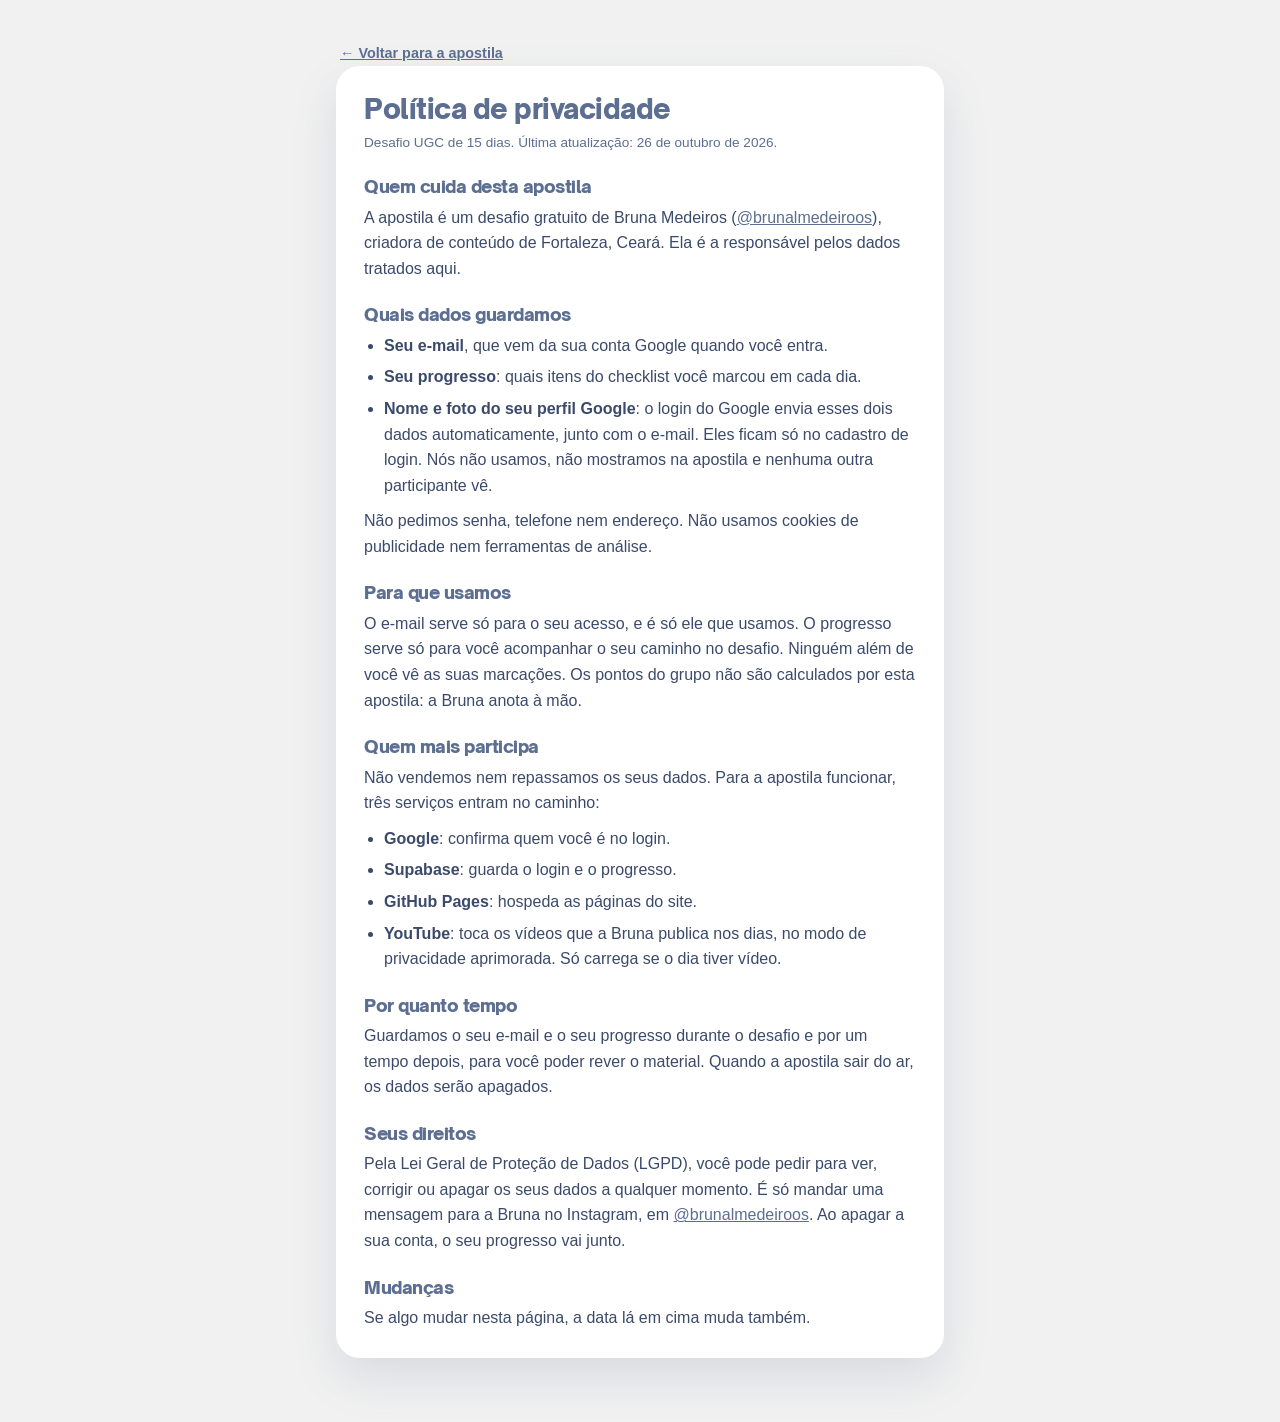
==== commit 6e66c37e: "Apostila com menu lateral por etapas, progresso geral e sem ranking Co-Authored-By: Claude Sonnet 5." ====
--- a/privacidade.html
+++ b/privacidade.html
@@ -32,7 +32,7 @@
     <p>Não pedimos senha, telefone nem endereço. Não usamos cookies de publicidade nem ferramentas de análise.</p>
 
     <h2>Para que usamos</h2>
-    <p>O ranking, quando a Bruna publica, mostra só um apelido e os pontos de cada participante, para todas que estão na apostila. O apelido é o que ela escolheu mostrar. O e-mail serve só para o seu acesso, e é só ele que usamos. O progresso serve só para você acompanhar o seu caminho no desafio. Ninguém além de você vê as suas marcações. Os pontos do grupo não são calculados por esta apostila: a Bruna anota à mão.</p>
+    <p>O e-mail serve só para o seu acesso, e é só ele que usamos. O progresso serve só para você acompanhar o seu caminho no desafio. Ninguém além de você vê as suas marcações. Os pontos do grupo não são calculados por esta apostila: a Bruna anota à mão.</p>
 
     <h2>Quem mais participa</h2>
     <p>Não vendemos nem repassamos os seus dados. Para a apostila funcionar, três serviços entram no caminho:</p>
--- a/css/app.css
+++ b/css/app.css
@@ -113,14 +113,6 @@
 .topo { display: flex; align-items: center; justify-content: space-between; gap: 12px; margin-bottom: 20px; }
 .topo .marca { font-size: 1.6rem; margin: 0; }
 
-.resumo { display: flex; align-items: center; gap: 20px; }
-.anel { flex: none; width: 96px; height: 96px; }
-.anel circle { fill: none; stroke-width: 9; }
-.anel .trilho { stroke: var(--offwhite); }
-.anel .barra { stroke: var(--blue-dark); stroke-linecap: round; transition: stroke-dashoffset 0.6s ease; transform: rotate(-90deg); transform-origin: 50% 50%; }
-.anel text { font-family: var(--font-display); font-weight: 900; font-size: 22px; fill: var(--blue-dark); text-anchor: middle; dominant-baseline: central; }
-.resumo h1 { font-size: 1.5rem; margin-bottom: 4px; }
-.resumo p { font-size: 0.9rem; }
 
 /* ---------- Lista de dias ---------- */
 .lista-dias { margin-top: 16px; padding: 8px 8px; }
@@ -250,16 +242,6 @@
 .video-moldura { position: relative; width: 100%; aspect-ratio: 16 / 9; border-radius: 14px; overflow: hidden; background: var(--offwhite); }
 .video-moldura iframe { position: absolute; inset: 0; width: 100%; height: 100%; border: 0; }
 
-/* ---------- Ranking ---------- */
-.ranking-link { display: flex; align-items: center; justify-content: space-between; gap: 12px; text-decoration: none; color: inherit; min-height: 60px; margin-top: 16px; }
-.ranking-link + .lista-dias, .ranking-link + .card { margin-top: 16px; }
-.rank-lista { list-style: none; }
-.rank-item { display: flex; align-items: center; gap: 14px; min-height: 52px; padding: 10px 0; border-top: 1px solid var(--linha); }
-.rank-item:first-child { border-top: none; }
-.rank-pos { flex: none; min-width: 2.2em; font-family: var(--font-display); font-weight: 900; color: var(--blue-dark); }
-.rank-nome { flex: 1; min-width: 0; font-weight: 600; word-break: break-word; }
-.rank-pontos { flex: none; font-weight: 700; color: var(--blue-dark); }
-.rank-quando { margin: 0 0 8px; }
 /* celular: apelido na largura toda; pontos e "Remover" embaixo */
 .linha-rank { grid-template-columns: 3em 1fr auto; grid-template-areas: "pos nome nome" "pos pts rem"; align-items: center; column-gap: 10px; }
 .linha-rank > :nth-child(1) { grid-area: pos; }
@@ -272,3 +254,69 @@
 .painel-card { margin-bottom: 16px; }
 .painel-card p { margin-bottom: 14px; }
 .painel-card .btn { width: 100%; }
+
+/* ---------- Layout com menu lateral (estilo guia por etapas) ---------- */
+.topbar, .menu, .menu-fundo { display: none; }
+.etiqueta { font-size: 0.75rem; font-weight: 700; letter-spacing: 0.08em; text-transform: uppercase; color: var(--blue-dark); margin-bottom: 8px; }
+.lead { font-size: 1.1rem; font-weight: 500; margin: 12px 0 20px; }
+.btn-bloco { width: 100%; }
+.nota { font-size: 0.85rem; color: var(--blue-dark); }
+
+.com-menu .topbar {
+  display: flex; align-items: center; justify-content: space-between; gap: 12px;
+  position: sticky; top: 0; z-index: 15; padding: 10px 16px; min-height: 56px;
+  background: var(--white); border-bottom: 1px solid var(--linha);
+}
+.btn-menu { min-height: 44px; padding: 8px 16px; font: inherit; font-weight: 700; color: var(--blue-dark); background: var(--offwhite); border: 2px solid var(--linha); border-radius: 12px; cursor: pointer; }
+.topbar-titulo { font-family: var(--font-display); font-weight: 900; color: var(--blue-dark); }
+.topbar-prog { font-weight: 700; color: var(--blue-dark); min-width: 3em; text-align: right; }
+
+.com-menu .menu {
+  display: block; position: fixed; top: 0; bottom: 0; left: 0; z-index: 30;
+  width: min(88vw, 340px); padding: 24px 16px 28px; overflow-y: auto;
+  background: var(--white);
+  transform: translateX(-102%); transition: transform 0.25s ease;
+}
+.com-menu.menu-aberto .menu { transform: none; box-shadow: var(--shadow-hard); }
+.com-menu.menu-aberto .menu-fundo { display: block; position: fixed; inset: 0; z-index: 25; background: rgba(59, 74, 107, 0.4); }
+
+.menu .marca { font-size: 1.6rem; margin: 0 0 4px; }
+.menu-titulo-app { display: block; font-family: var(--font-display); font-weight: 900; font-size: 1.25rem; line-height: 1.15; letter-spacing: -0.3px; color: var(--blue-dark); text-decoration: none; margin-bottom: 16px; }
+.prog { padding: 14px; margin-bottom: 18px; background: var(--offwhite); border-radius: 16px; }
+.prog-pct { font-family: var(--font-display); font-weight: 900; font-size: 2rem; line-height: 1; color: var(--blue-dark); }
+.prog-barra { display: block; width: 100%; height: 10px; margin: 8px 0 6px; border-radius: 999px; overflow: hidden; border: none; background: var(--white); accent-color: var(--blue-dark); }
+.prog-barra::-webkit-progress-bar { background: var(--white); }
+.prog-barra::-webkit-progress-value { background: var(--blue-dark); border-radius: 999px; }
+.prog-barra::-moz-progress-bar { background: var(--blue-dark); border-radius: 999px; }
+.prog-texto { font-size: 0.85rem; font-weight: 600; color: var(--blue-dark); }
+
+.menu-grupo { margin-bottom: 14px; }
+.menu-etapa { font-size: 0.7rem; font-weight: 700; letter-spacing: 0.08em; text-transform: uppercase; color: var(--blue-dark); margin: 0 0 4px 8px; }
+.menu-item { display: flex; align-items: center; gap: 10px; min-height: 48px; padding: 8px; border-radius: 12px; color: var(--ink); text-decoration: none; }
+a.menu-item:hover { background: var(--offwhite); }
+.menu-item.ativo { background: var(--offwhite); box-shadow: inset 3px 0 0 var(--blue-dark); }
+.menu-item.fechado-item { color: var(--blue-dark); opacity: 0.8; cursor: default; }
+.menu-num { flex: none; width: 1.8em; text-align: center; font-family: var(--font-display); font-weight: 900; color: var(--blue-dark); }
+.menu-titulo { flex: 1; min-width: 0; font-weight: 600; font-size: 0.92rem; line-height: 1.25; }
+.menu-titulo small { display: block; font-size: 0.75rem; font-weight: 600; color: var(--blue-dark); }
+.menu-lado { flex: none; width: 20px; color: var(--blue-dark); }
+.menu-lado svg { width: 18px; height: 18px; display: block; }
+.menu-rodape { display: grid; gap: 4px; margin-top: 12px; padding-top: 12px; border-top: 1px solid var(--linha); }
+
+@media (min-width: 900px) {
+  .com-menu { display: grid; grid-template-columns: 300px minmax(0, 1fr); }
+  .com-menu .topbar { display: none; }
+  .com-menu .menu { position: sticky; top: 0; height: 100vh; width: auto; grid-column: 1; transform: none; box-shadow: none; border-right: 1px solid var(--linha); }
+  .com-menu main { grid-column: 2; justify-self: center; width: 100%; max-width: 720px; padding-top: 40px; }
+  .com-menu .menu-fundo { display: none !important; }
+}
+
+/* PDF / impressão: só o conteúdo do dia */
+@media print {
+  .topbar, .menu, .menu-fundo, .navegacao, .aviso, .pular { display: none !important; }
+  .com-menu { display: block; }
+  body { background: #fff; }
+  .card { box-shadow: none; border: 1px solid var(--linha); break-inside: avoid; }
+}
+
+.inicio-progresso .prog-texto, .card .prog-texto { margin-bottom: 16px; }
